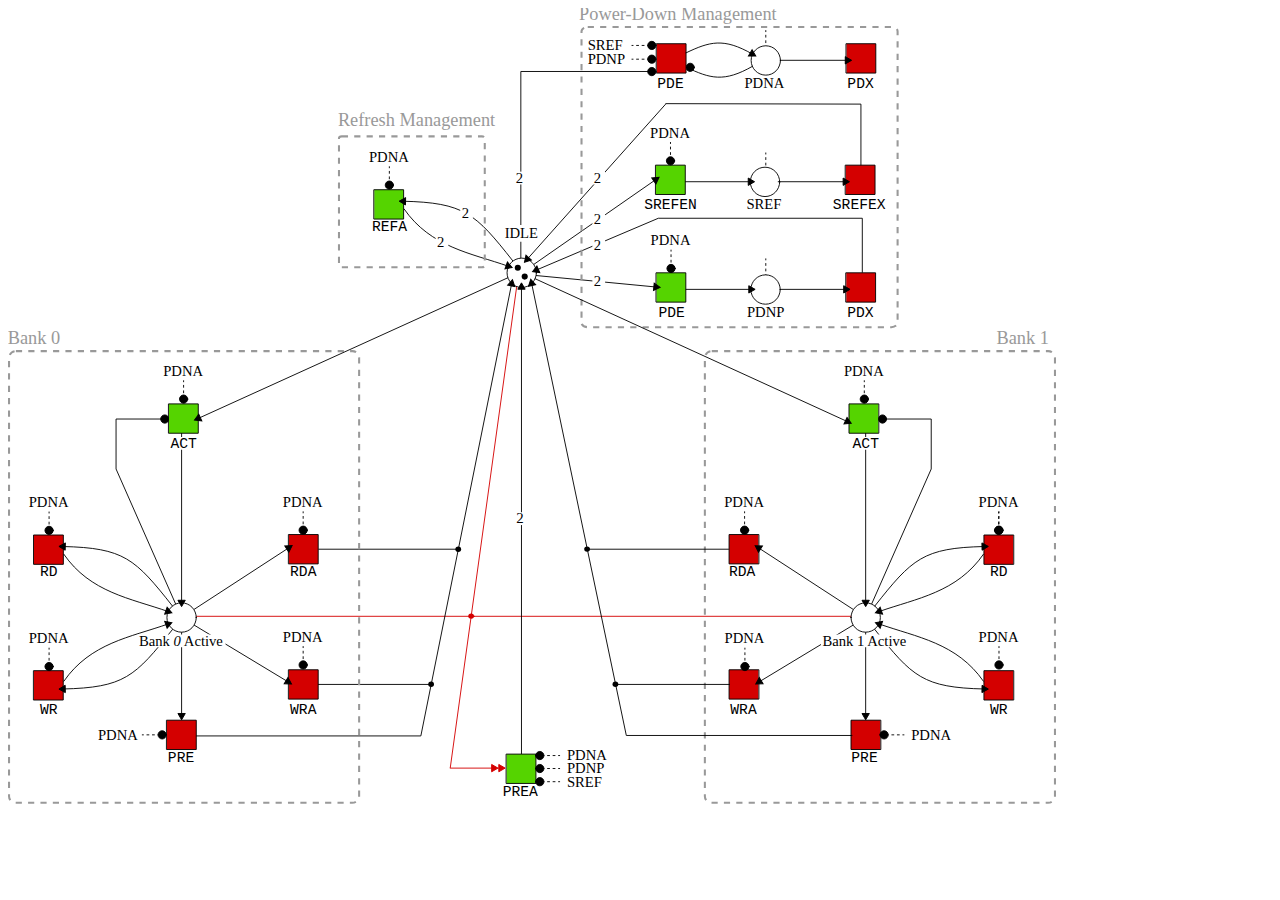
==== web/index.html @ 7c6cfa63 "Initial Web Model" ====
<html>
<head>
    <meta http-equiv="content-type" content="text/html; charset=utf-8">
    <title>DRAM Petri Nets</title>
</head>
<body>
	<object class="emb" data="petrinet.svg" height="90%" type="image/svg+xml"></object>
</body>
</html>
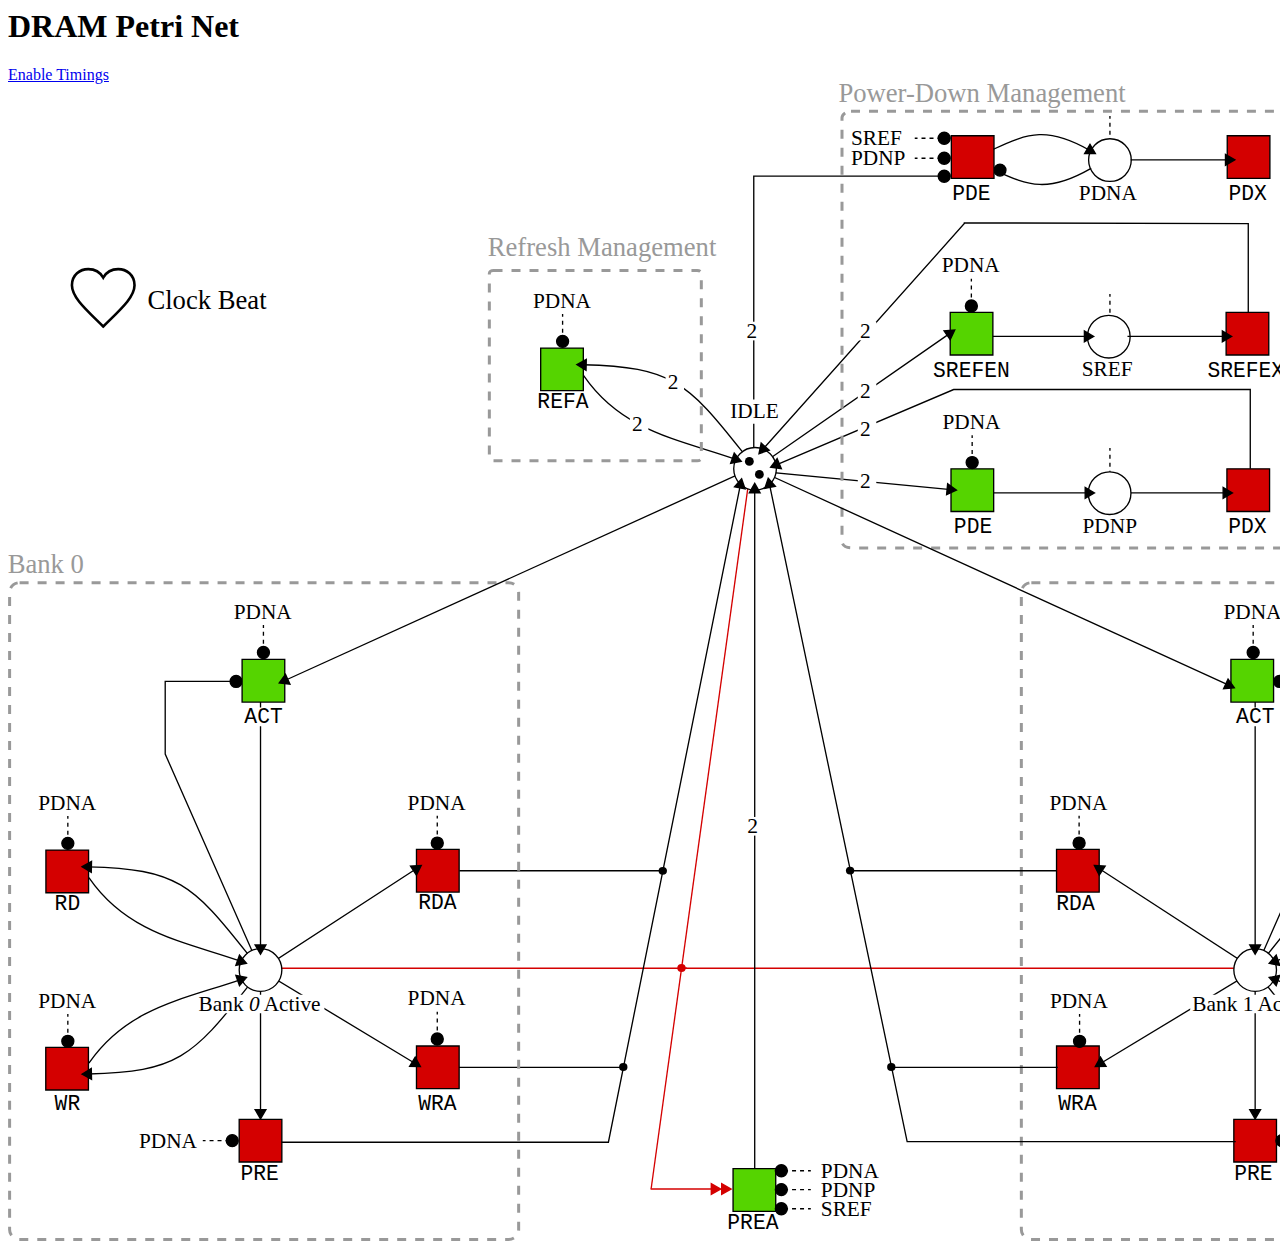
==== commit f7fec949: "Linked between timed and non-timed" ====
--- a/web/index.html
+++ b/web/index.html
@@ -1,9 +1,12 @@
 <html>
 <head>
     <meta http-equiv="content-type" content="text/html; charset=utf-8">
-    <title>DRAM Petri Nets</title>
+    <title>DRAM Petri Net</title>
+    <link rel="stylesheet" href="petrinet.css">
 </head>
 <body>
-	<object class="emb" data="petrinet.svg" height="90%" type="image/svg+xml"></object>
+    <h1>DRAM Petri Net</h1>
+    <a href="../web-timing">Enable Timings</a>
+	<object class="petrinet-emb" data="petrinet.svg" type="image/svg+xml"></object>
 </body>
 </html>
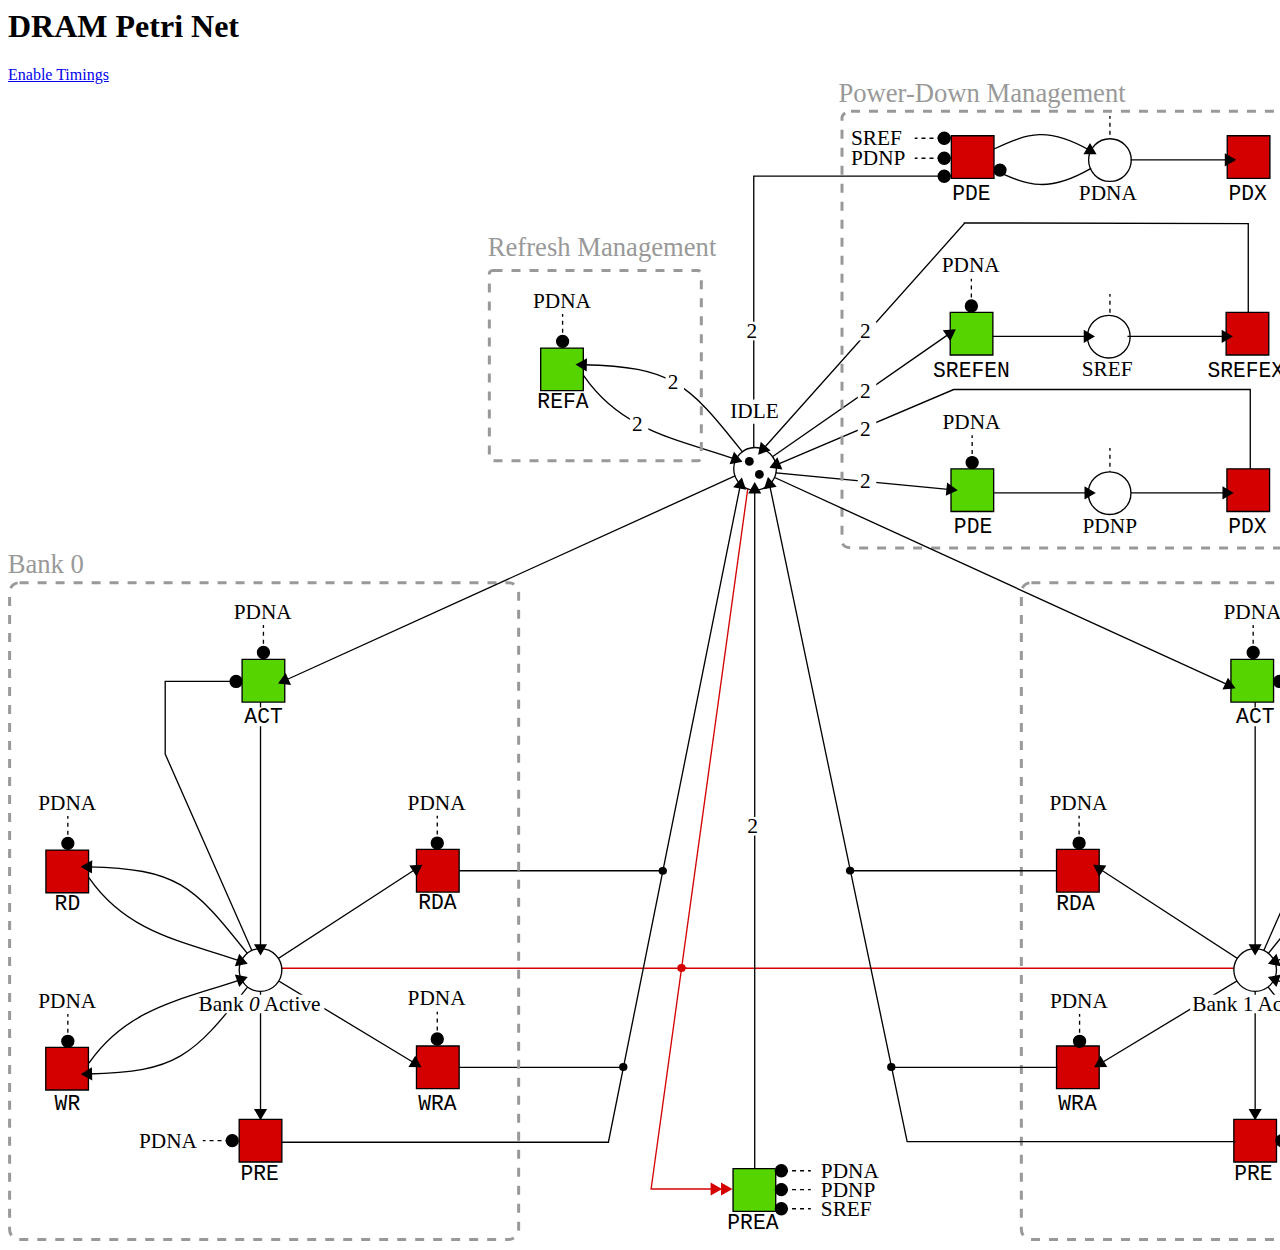
==== commit 18ed66be: "Moved JS out from SVG" ====
--- a/web/index.html
+++ b/web/index.html
@@ -6,7 +6,8 @@
 </head>
 <body>
     <h1>DRAM Petri Net</h1>
-    <a href="../web-timing">Enable Timings</a>
-	<object class="petrinet-emb" data="petrinet.svg" type="image/svg+xml"></object>
+    <a href="../web-timing/index.html">Enable Timings</a>
+    <object class="petrinet-emb" data="petrinet.svg" type="image/svg+xml"></object>
+    <script src="petrinet.js"></script>
 </body>
 </html>
